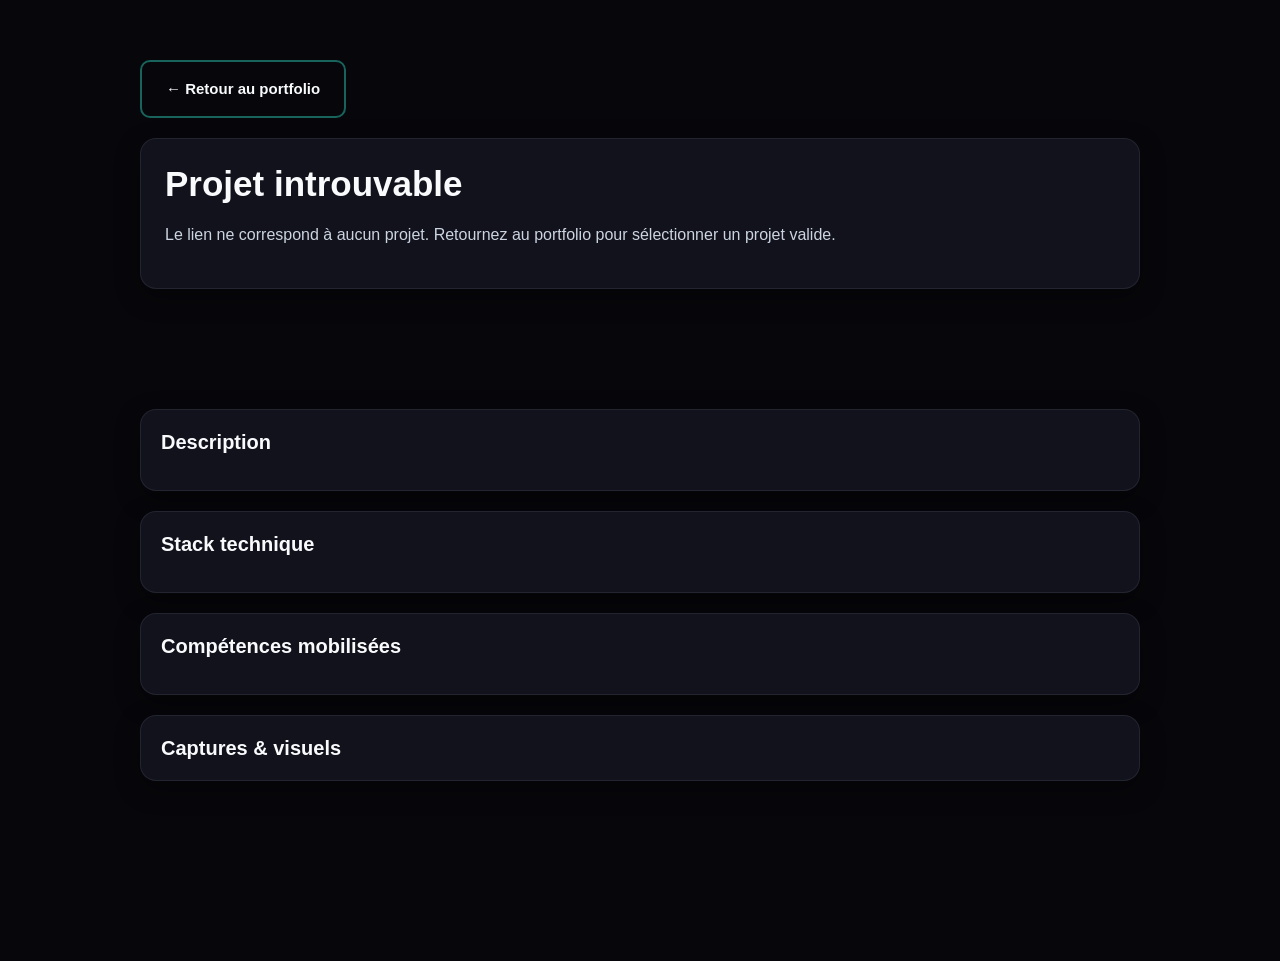
==== project.html @ 14ecd124 "Portfolio: pages projet dédiées (project.html) et grille cartes Co-authored-by: Cursor <cursoragent@" ====
<!DOCTYPE html>
<html lang="fr">
<head>
  <meta charset="UTF-8">
  <meta name="viewport" content="width=device-width, initial-scale=1.0">
  <title>Détail projet | Auréol Mihinhayi</title>
  <link rel="stylesheet" href="./css/global.css">
  <style>
    .project-page {
      min-height: 100vh;
      background: var(--background-body);
      color: var(--color-body);
      padding: 3rem 0 5rem;
    }

    .project-shell {
      max-width: 1040px;
      margin: 0 auto;
    }

    .project-back {
      margin-bottom: 2rem;
    }

    .project-head {
      background: var(--surface-card);
      border: 1px solid var(--border-color);
      border-radius: 16px;
      box-shadow: var(--shadow-md);
      padding: 2.4rem;
      margin-bottom: 2rem;
    }

    .project-head h1 {
      margin: 0 0 0.8rem;
      color: var(--text-heading);
      font-size: clamp(2.3rem, 4vw, 3.5rem);
    }

    .project-meta {
      display: flex;
      flex-wrap: wrap;
      gap: 0.8rem;
      margin-top: 1rem;
    }

    .project-pill {
      display: inline-block;
      padding: 0.35rem 0.85rem;
      border-radius: 999px;
      background: rgba(45, 212, 191, 0.15);
      color: var(--color-primary);
      font-size: 1.25rem;
      font-weight: 600;
    }

    .project-grid {
      display: grid;
      grid-template-columns: 1fr;
      gap: 2rem;
    }

    .project-card {
      background: var(--surface-card);
      border: 1px solid var(--border-color);
      border-radius: 16px;
      box-shadow: var(--shadow-md);
      padding: 2rem;
    }

    .project-card h2 {
      margin-top: 0;
      color: var(--text-heading);
      font-size: 2rem;
    }

    .project-gallery {
      display: grid;
      grid-template-columns: repeat(auto-fit, minmax(220px, 1fr));
      gap: 1.2rem;
    }

    .project-gallery img {
      width: 100%;
      height: 180px;
      object-fit: cover;
      border-radius: 12px;
      border: 1px solid var(--border-color);
      box-shadow: var(--shadow-sm);
    }
  </style>
</head>
<body>
  <main class="project-page">
    <div class="container project-shell">
      <a class="btn btn--ghost project-back" href="./index.html#portfolio">← Retour au portfolio</a>

      <section class="project-head" id="project-head">
        <p>Chargement du projet...</p>
      </section>

      <section class="project-grid">
        <article class="project-card">
          <h2>Description</h2>
          <p id="project-description"></p>
        </article>

        <article class="project-card">
          <h2>Stack technique</h2>
          <ul id="project-tech"></ul>
        </article>

        <article class="project-card">
          <h2>Compétences mobilisées</h2>
          <ul id="project-skills"></ul>
        </article>

        <article class="project-card">
          <h2>Captures & visuels</h2>
          <div class="project-gallery" id="project-gallery"></div>
        </article>
      </section>
    </div>
  </main>

  <script>
    const PROJECTS = {
      "data-catalog": {
        title: "EDA — Catalogue streaming",
        category: "Data & analyse",
        year: "2025",
        description: "Analyse exploratoire d'un catalogue de contenus (films/séries) : volume dans le temps, répartition des types, top genres et qualité des colonnes via heatmap de complétude.",
        tech: ["Python", "Pandas", "NumPy", "Matplotlib", "Seaborn", "Jupyter Notebook"],
        skills: ["Data cleaning", "Agrégations", "Visualisation", "Lecture métier des résultats"],
        images: [
          "./img/01_volume_par_annee.png",
          "./img/02_repartition_type_contenu.png",
          "./img/03_top_genres.png",
          "./img/05_heatmap_completude.png"
        ]
      },
      "ecommerce-dashboard": {
        title: "Performance e-commerce",
        category: "Data & dashboard",
        year: "2025",
        description: "Dashboard interactif Streamlit pour analyser plus de 2,7M événements : KPI, funnel, tendances temporelles, produits performants, activité horaire et comportements utilisateurs.",
        tech: ["Python", "Pandas", "Streamlit", "Plotly"],
        skills: ["KPI", "Funnel de conversion", "Analyse comportementale", "Data storytelling"],
        images: [
          "./img/ecommerce/ecom-tableau-de-bord-kpi.png",
          "./img/ecommerce/ecom-funnel-conversion.png",
          "./img/ecommerce/ecom-heatmap-heure-jour.png",
          "./img/ecommerce/ecom-meilleurs-produits.png"
        ]
      },
      "homedoc-web": {
        title: "HomeDoc Web",
        category: "Développement web",
        year: "2025",
        description: "Développement d'une interface web métier pour le projet HomeDoc : gestion, tableaux de bord, intégration API et pages orientées usage.",
        tech: ["HTML", "CSS", "JavaScript", "PHP", "MySQL", "API REST"],
        skills: ["Conception front-end", "Back-end", "Intégration API", "Responsive"],
        images: [
          "./img/homedocweb1.png",
          "./img/medecin1.png",
          "./img/medecin2.png"
        ]
      },
      "cbace-cga": {
        title: "CBACE-CGA",
        category: "Refonte graphique & web",
        year: "2025",
        description: "Refonte visuelle et UX du site CBACE-CGA pour améliorer la lisibilité, la navigation et l'image professionnelle.",
        tech: ["HTML5", "CSS3", "JavaScript", "WordPress"],
        skills: ["Refonte UI", "UX", "Mise en page responsive", "Structuration contenu"],
        images: [
          "./img/cbace-1.svg",
          "./img/cbace-2.svg",
          "./img/cbace-3.svg",
          "./img/cbace-4.svg"
        ]
      },
      "homedoc-app": {
        title: "HomeDoc App",
        category: "Application mobile",
        year: "2025",
        description: "Application mobile de suivi médical : création de compte, rendez-vous, suivi des consultations et ordonnances.",
        tech: ["Flutter", "Dart", "PHP", "MySQL", "API REST"],
        skills: ["Mobile app", "Architecture client/serveur", "Sécurisation parcours utilisateur"],
        images: [
          "./img/homedoc.png",
          "./img/connexionapplication.png",
          "./img/homedoc1.png",
          "./img/homedoc3.png"
        ]
      },
      "secca-sarl": {
        title: "Refonte du site Secca Sarl",
        category: "Développement web",
        year: "2024",
        description: "Refonte complète du site Secca Sarl sous WordPress avec objectif de modernisation, meilleure expérience utilisateur et performance.",
        tech: ["WordPress", "HTML5", "CSS3", "JavaScript"],
        skills: ["Refonte graphique", "Optimisation performance", "Responsive", "Gestion de contenu"],
        images: [
          "./img/secca sarl2.png",
          "./img/secca sarl 1.png",
          "./img/secca sarl 3.png"
        ]
      },
      "drive-ease-maquette": {
        title: "Drive Ease — Maquette UI/UX",
        category: "Design produit",
        year: "2025",
        description: "Maquette Figma d'une application d'apprentissage du code de la route avec une approche ergonomique et orientée progression utilisateur.",
        tech: ["Figma", "Prototype interactif", "Wireframing", "UX research"],
        skills: ["Design UI", "Conception UX", "Parcours utilisateur", "Prototype"],
        images: [
          "./img/maquettedrivease1.jpg",
          "./img/maquettedrivease2.jpg",
          "./img/maquettedrivease3.jpg",
          "./img/maquettedrivease4.jpg"
        ]
      },
      "drive-ease-app": {
        title: "Drive Ease — Application mobile",
        category: "Application mobile",
        year: "2025",
        description: "Application mobile de préparation au permis avec authentification, contenus pédagogiques, examens blancs et suivi temps réel via Firebase.",
        tech: ["Flutter", "Dart", "Firebase Authentication", "Cloud Firestore", "Firebase Storage"],
        skills: ["Développement mobile", "Temps réel", "Gestion authentification", "UX apprentissage"],
        images: [
          "./img/driveease1.png",
          "./img/driveease2.png",
          "./img/driveease3.png",
          "./img/driveease4.png"
        ]
      }
    };

    const params = new URLSearchParams(window.location.search);
    const id = params.get("id");
    const project = PROJECTS[id];

    const head = document.getElementById("project-head");
    const description = document.getElementById("project-description");
    const tech = document.getElementById("project-tech");
    const skills = document.getElementById("project-skills");
    const gallery = document.getElementById("project-gallery");

    if (!project) {
      head.innerHTML = "<h1>Projet introuvable</h1><p>Le lien ne correspond à aucun projet. Retournez au portfolio pour sélectionner un projet valide.</p>";
    } else {
      document.title = project.title + " | Projet";
      head.innerHTML = `
        <h1>${project.title}</h1>
        <p>${project.description}</p>
        <div class="project-meta">
          <span class="project-pill">${project.category}</span>
          <span class="project-pill">Année : ${project.year}</span>
        </div>
      `;
      description.textContent = project.description;

      tech.innerHTML = project.tech.map((item) => `<li>${item}</li>`).join("");
      skills.innerHTML = project.skills.map((item) => `<li>${item}</li>`).join("");
      gallery.innerHTML = project.images.map((img, index) =>
        `<img src="${img}" loading="lazy" alt="${project.title} - visuel ${index + 1}">`
      ).join("");
    }
  </script>
</body>
</html>
---- css/global.css ----
/* Base & Variables — thème portfolio dark / data */
:root {
  --color-primary: #2dd4bf;
  --color-primary-dark: #0d9488;
  --color-accent: #818cf8;
  --color-secondary: #94a3b8;
  --color-body: #cbd5e1;
  --color-body-light: #94a3b8;
  --text-heading: #f8fafc;
  --background-body: #07070b;
  --background-light: #0c0c14;
  --background-dark: #0f172a;
  --surface-card: #12121c;
  --surface-card-hover: #181824;
  --border-color: rgba(148, 163, 184, 0.12);
  --shadow-sm: 0 1px 2px rgba(0, 0, 0, 0.4);
  --shadow-md: 0 8px 24px rgba(0, 0, 0, 0.35);
  --shadow-lg: 0 16px 48px rgba(0, 0, 0, 0.45);
  --shadow-xl: 0 24px 64px rgba(0, 0, 0, 0.5);
  --shadow-glow: 0 0 40px rgba(45, 212, 191, 0.25);
  --font-display: 'Syne', 'Poppins', sans-serif;
  --font-body: 'DM Sans', 'Poppins', sans-serif;
}

* {
  box-sizing: border-box;
}

html {
  font-size: 62.5%;
  scroll-behavior: smooth;
}

body {
  font-family: var(--font-body);
  font-size: 1.6rem;
  line-height: 1.7;
  color: var(--color-body);
  margin: 0;
  background: var(--background-body);
  background-image:
    radial-gradient(ellipse 120% 80% at 50% -40%, rgba(45, 212, 191, 0.12), transparent 55%),
    radial-gradient(ellipse 60% 40% at 100% 0%, rgba(129, 140, 248, 0.08), transparent 50%);
  background-attachment: fixed;
  -webkit-font-smoothing: antialiased;
  -moz-osx-font-smoothing: grayscale;
  overflow-x: hidden;
  cursor: default;
}

* {
  cursor: inherit;
}

a, button {
  cursor: pointer;
}

h1,
h2,
h3,
h4,
h5,
h6 {
  font-family: var(--font-display);
  color: var(--text-heading);
  font-weight: 600;
  line-height: 1.2;
  margin: 0;
}

h1,
.h1 {
  font-size: 4.8rem;
  font-weight: 700;
}

h2,
.h2 {
  font-size: 3.6rem;
  text-transform: none;
  font-weight: 700;
}

h3,
.h3 {
  font-size: 2.4rem;
  font-weight: 600;
}

h4 {
  font-size: 2rem;
}

a {
  text-decoration: none;
  color: inherit;
  transition: all 0.3s ease;
}

img {
  max-width: 100%;
  height: auto;
  display: block;
}

ul {
  padding-left: 2rem;
}

li {
  margin-bottom: 0.5rem;
}

.list-unstyled {
  list-style: none;
  margin: 0;
  padding: 0;
}

.category {
  margin: 0;
  font-size: 1.2rem;
  text-transform: uppercase;
  color: var(--color-secondary);
  font-weight: 500;
  letter-spacing: 0.5px;
}

/* Layout */
.container {
  padding: 2rem;
  max-width: 1200px;
  margin: 0 auto;
}

.d-flex {
  display: flex;
  align-items: center;
  justify-content: space-between;
}

.grid {
  display: flex;
  flex-wrap: wrap;
  gap: 2rem;
}

.grid__item {
  flex: 1 1 100%;
}

@media screen and (min-width: 750px) {
  .container {
    padding: 3rem 2rem;
  }

  .grid__item {
    flex: 1 1 calc(50% - 1rem);
  }
}

/* Animations Globales */
@keyframes fadeInUp {
  from {
    opacity: 0;
    transform: translateY(30px);
  }
  to {
    opacity: 1;
    transform: translateY(0);
  }
}

@keyframes fadeInDown {
  from {
    opacity: 0;
    transform: translateY(-30px);
  }
  to {
    opacity: 1;
    transform: translateY(0);
  }
}

@keyframes fadeInLeft {
  from {
    opacity: 0;
    transform: translateX(-50px);
  }
  to {
    opacity: 1;
    transform: translateX(0);
  }
}

@keyframes fadeInRight {
  from {
    opacity: 0;
    transform: translateX(50px);
  }
  to {
    opacity: 1;
    transform: translateX(0);
  }
}

@keyframes scaleIn {
  from {
    opacity: 0;
    transform: scale(0.9);
  }
  to {
    opacity: 1;
    transform: scale(1);
  }
}

@keyframes pulse {
  0%, 100% {
    transform: scale(1);
  }
  50% {
    transform: scale(1.05);
  }
}

@keyframes float {
  0%, 100% {
    transform: translateY(0px);
  }
  50% {
    transform: translateY(-20px);
  }
}

@keyframes gradient {
  0% {
    background-position: 0% 50%;
  }
  50% {
    background-position: 100% 50%;
  }
  100% {
    background-position: 0% 50%;
  }
}

@keyframes shine {
  0% {
    background-position: -100% 0;
  }
  100% {
    background-position: 200% 0;
  }
}

@keyframes slideInLeft {
  from {
    transform: translateX(-100%);
    opacity: 0;
  }
  to {
    transform: translateX(0);
    opacity: 1;
  }
}

@keyframes slideInRight {
  from {
    transform: translateX(100%);
    opacity: 0;
  }
  to {
    transform: translateX(0);
    opacity: 1;
  }
}

@keyframes rotate {
  from {
    transform: rotate(0deg);
  }
  to {
    transform: rotate(360deg);
  }
}

/* Classes d'animation pour JavaScript */
.animate-on-scroll {
  opacity: 0;
  transition: all 0.8s cubic-bezier(0.25, 0.46, 0.45, 0.94);
}

.animate-on-scroll.animated {
  opacity: 1;
}

.fade-in-up {
  transform: translateY(50px);
}

.fade-in-up.animated {
  transform: translateY(0);
}

.fade-in-left {
  transform: translateX(-50px);
}

.fade-in-left.animated {
  transform: translateX(0);
}

.fade-in-right {
  transform: translateX(50px);
}

.fade-in-right.animated {
  transform: translateX(0);
}

.scale-in {
  transform: scale(0.8);
}

.scale-in.animated {
  transform: scale(1);
}

/* Sections */
section {
  padding: 8rem 0;
  position: relative;
}

.section-title {
  margin-bottom: 2rem;
  font-size: 4rem;
  text-align: center;
  position: relative;
  display: inline-block;
  width: 100%;
}

.section-title::after {
  content: '';
  position: absolute;
  bottom: -10px;
  left: 50%;
  transform: translateX(-50%);
  width: 80px;
  height: 4px;
  background: linear-gradient(90deg, var(--color-primary) 0%, var(--color-accent) 100%);
  border-radius: 2px;
  animation: scaleIn 0.6s ease-out 0.3s both;
  box-shadow: 0 0 20px rgba(45, 212, 191, 0.4);
}

.section-header {
  text-align: center;
  max-width: 800px;
  margin: 0 auto 5rem;
}

.section-header p {
  font-size: 1.8rem;
  color: var(--color-body-light);
  line-height: 1.8;
}

@media screen and (min-width: 750px) {
  .section-title {
    font-size: 4.8rem;
  }

  section {
    padding: 10rem 0;
  }
}

/* Header */
.header {
  background: rgba(7, 7, 11, 0.82);
  border-bottom: 1px solid var(--border-color);
  position: sticky;
  top: 0;
  z-index: 1000;
  box-shadow: var(--shadow-sm);
  backdrop-filter: blur(16px) saturate(1.2);
  transition: all 0.35s ease;
}

.header.scrolled {
  box-shadow: var(--shadow-md);
  background: rgba(7, 7, 11, 0.94);
}

.header .container {
  padding: 1.5rem 2rem;
}

.header .logo {
  font-family: var(--font-display);
  font-size: 2rem;
  font-weight: 700;
  letter-spacing: -0.5px;
  color: var(--text-heading);
  position: relative;
  transition: all 0.3s ease;
}

.header .logo::before {
  content: '';
  position: absolute;
  left: -10px;
  top: 50%;
  transform: translateY(-50%);
  width: 4px;
  height: 100%;
  background: linear-gradient(180deg, var(--color-primary) 0%, var(--color-primary-dark) 100%);
  opacity: 0;
  transition: all 0.3s ease;
}

.header .logo:hover::before {
  opacity: 1;
  left: -15px;
}

.header .logo:hover {
  color: var(--color-primary);
  transform: translateX(5px);
}

.header li {
  display: inline-flex;
  align-items: center;
  padding: 0 1rem;
}

.header a {
  color: var(--color-body);
  font-weight: 500;
  font-size: 1.5rem;
  padding: 0.5rem 1rem;
  border-radius: 6px;
  transition: all 0.3s ease;
  position: relative;
}

.header a::after {
  content: '';
  position: absolute;
  bottom: 0;
  left: 50%;
  transform: translateX(-50%) scaleX(0);
  width: 80%;
  height: 2px;
  background: var(--color-primary);
  transition: transform 0.3s ease;
}

.header a:hover::after {
  transform: translateX(-50%) scaleX(1);
}

.header a:hover {
  color: var(--color-primary);
  background: var(--background-light);
}

.header .right {
  display: flex;
  align-items: center;
  gap: 1rem;
}

/* Social Icons - Visible and Styled */
.socials {
  display: flex;
  gap: 1rem;
  align-items: center;
}

.socials li {
  margin: 0;
  padding: 0;
}

.socials a {
  display: flex;
  align-items: center;
  justify-content: center;
  width: 40px;
  height: 40px;
  border-radius: 8px;
  background: var(--surface-card);
  color: var(--color-body);
  transition: all 0.3s ease;
  border: 2px solid var(--border-color);
  position: relative;
  overflow: hidden;
}

.socials a::before {
  content: '';
  position: absolute;
  top: 50%;
  left: 50%;
  width: 0;
  height: 0;
  border-radius: 50%;
  background: var(--color-primary);
  transform: translate(-50%, -50%);
  transition: width 0.6s, height 0.6s;
}

.socials a:hover::before {
  width: 300px;
  height: 300px;
}

.socials a:hover {
  color: #fff;
  border-color: var(--color-primary);
  transform: translateY(-3px) rotate(5deg);
  box-shadow: var(--shadow-glow);
}

.socials .icon {
  width: 20px;
  height: 20px;
  fill: currentColor;
  position: relative;
  z-index: 1;
}

.header .socials .icon {
  width: 18px;
  height: 18px;
}

/* Burger Menu */
.burger {
  background: none;
  border: none;
  width: 35px;
  height: 35px;
  cursor: pointer;
  position: relative;
  display: flex;
  align-items: center;
  justify-content: center;
}

.burger .bar {
  display: block;
  width: 24px;
  height: 2px;
  background: var(--color-body);
  transition: all 0.3s ease;
}

.burger .bar::before,
.burger .bar::after {
  display: block;
  content: "";
  width: 24px;
  height: 2px;
  background: var(--color-body);
  position: absolute;
  transition: all 0.3s ease;
}

.burger .bar::before {
  transform: translateY(-8px);
}

.burger .bar::after {
  transform: translateY(8px);
}

@media screen and (max-width: 749px) {
  nav {
    display: flex;
    justify-content: center;
    align-items: center;
    flex-direction: column;
    position: fixed;
    top: 60px;
    left: 110%;
    width: 0;
    overflow: hidden;
    opacity: 0;
    height: calc(100vh - 60px);
    background: var(--background-body);
    transition: all 0.4s ease-out;
    box-shadow: var(--shadow-lg);
  }

  nav .menu li {
    display: flex;
    justify-content: center;
    width: 100%;
    padding: 0;
  }

  nav .menu a {
    display: block;
    font-size: 2rem;
    padding: 2rem;
    width: 100%;
    text-align: center;
    transition: all 0.4s;
  }

  .show-nav nav {
    opacity: 1;
    width: 100%;
    left: 0;
    z-index: 999;
  }

  .show-nav nav li a:hover {
    background: var(--surface-card);
    color: var(--color-primary);
    transform: translateX(10px);
  }

  .show-nav .burger .bar {
    width: 0;
  }

  .show-nav .burger .bar::before {
    transform: rotate(-45deg);
  }

  .show-nav .burger .bar::after {
    transform: rotate(45deg);
  }
}

@media screen and (min-width: 750px) {
  .navbar {
    display: flex;
  }

  .burger {
    display: none;
  }

  .header .socials {
    margin-right: 1rem;
  }
}

/* Hero — fond animé, mailles et orbes */
.hero {
  background: linear-gradient(160deg, #050508 0%, #0a1628 45%, #0c0c14 100%);
  color: #fff;
  padding: 4rem 0;
  position: relative;
  overflow: hidden;
  min-height: 78vh;
  display: flex;
  align-items: center;
}

.hero__photo {
  position: absolute;
  inset: 0;
  background-image: url("../img/codeur.jpg");
  background-size: cover;
  background-position: center 20%;
  opacity: 0.18;
  filter: saturate(1.05);
  transform: scale(1.02);
}

.hero__photo::after {
  content: "";
  position: absolute;
  inset: 0;
  background: linear-gradient(
    105deg,
    rgba(5, 5, 8, 0.92) 0%,
    rgba(10, 22, 40, 0.82) 42%,
    rgba(5, 5, 8, 0.55) 100%
  );
}

.hero__bg {
  position: absolute;
  inset: 0;
  pointer-events: none;
  z-index: 0;
}

.hero__grid {
  position: absolute;
  inset: 0;
  background-image:
    linear-gradient(rgba(45, 212, 191, 0.04) 1px, transparent 1px),
    linear-gradient(90deg, rgba(45, 212, 191, 0.04) 1px, transparent 1px);
  background-size: 48px 48px;
  mask-image: radial-gradient(ellipse 70% 60% at 50% 40%, black 20%, transparent 70%);
  animation: heroGridDrift 24s linear infinite;
}

@keyframes heroGridDrift {
  0% { transform: translate(0, 0); }
  100% { transform: translate(48px, 48px); }
}

.hero__orb {
  position: absolute;
  border-radius: 50%;
  filter: blur(60px);
  opacity: 0.55;
  animation: heroOrbFloat 14s ease-in-out infinite;
}

.hero__orb--1 {
  width: min(50vw, 420px);
  height: min(50vw, 420px);
  background: radial-gradient(circle, rgba(45, 212, 191, 0.5) 0%, transparent 70%);
  top: -10%;
  right: -5%;
  animation-delay: 0s;
}

.hero__orb--2 {
  width: min(40vw, 320px);
  height: min(40vw, 320px);
  background: radial-gradient(circle, rgba(129, 140, 248, 0.45) 0%, transparent 70%);
  bottom: 5%;
  left: -8%;
  animation-delay: -7s;
}

@keyframes heroOrbFloat {
  0%, 100% { transform: translate(0, 0) scale(1); }
  50% { transform: translate(20px, -24px) scale(1.08); }
}

.hero::before {
  content: '';
  position: absolute;
  top: 0;
  left: 0;
  right: 0;
  bottom: 0;
  background: url("data:image/svg+xml,%3Csvg width='60' height='60' viewBox='0 0 60 60' xmlns='http://www.w3.org/2000/svg'%3E%3Cg fill='none' fill-rule='evenodd'%3E%3Cg fill='%232dd4bf' fill-opacity='0.04'%3E%3Cpath d='M36 34v-4h-2v4h-4v2h4v4h2v-4h4v-2h-4zm0-30V0h-2v4h-4v2h4v4h2V6h4V4h-4zM6 34v-4H4v4H0v2h4v4h2v-4h4v-2H6zM6 4V0H4v4H0v2h4v4h2V6h4V4H6z'/%3E%3C/g%3E%3C/g%3E%3C/svg%3E");
  opacity: 0.5;
  animation: rotate 28s linear infinite;
  z-index: 0;
}

.hero::after {
  content: '';
  position: absolute;
  top: -50%;
  right: -30%;
  width: 120%;
  height: 120%;
  background: radial-gradient(circle, rgba(45, 212, 191, 0.08) 0%, transparent 55%);
  animation: pulse 6s ease-in-out infinite;
  z-index: 0;
}

.hero .container {
  position: relative;
  z-index: 1;
}

.hero__grid-main {
  max-width: 720px;
  margin: 0;
}

.hero__item--main {
  text-align: left;
}

.hero .title {
  color: #fff;
  font-size: 3.6rem;
  margin: 1.6rem 0 2rem 0;
  font-weight: 800;
  font-family: var(--font-display);
  background: linear-gradient(105deg, #f8fafc 0%, #2dd4bf 45%, #a5b4fc 100%);
  background-size: 200% auto;
  -webkit-background-clip: text;
  -webkit-text-fill-color: transparent;
  background-clip: text;
  animation: gradient 5s ease infinite, fadeInUp 1s ease-out;
}

.hero .title strong {
  font-weight: 800;
  -webkit-text-fill-color: transparent;
  background: linear-gradient(105deg, #ffffff 0%, #5eead4 40%, #c4b5fd 100%);
  background-size: 200% auto;
  -webkit-background-clip: text;
  background-clip: text;
}

.hero__item {
  display: flex;
  flex-direction: column;
  justify-content: center;
}

.hero__item span,
.hero__item--main > span {
  text-transform: uppercase;
  font-size: 1.4rem;
  letter-spacing: 2px;
  color: rgba(255, 255, 255, 0.8);
  margin-bottom: 1rem;
  font-weight: 500;
  animation: fadeInDown 0.8s ease-out;
}

.hero__item.left p,
.hero__item--main p {
  font-size: 1.8rem;
  color: rgba(255, 255, 255, 0.9);
  line-height: 1.8;
  margin-top: 1rem;
  animation: fadeInUp 1s ease-out 0.2s both;
}

.hero__actions {
  display: flex;
  flex-wrap: wrap;
  gap: 1.2rem;
  margin-top: 2.4rem;
  animation: fadeInUp 1s ease-out 0.35s both;
}

.btn {
  display: inline-flex;
  align-items: center;
  justify-content: center;
  padding: 1.4rem 2.4rem;
  font-size: 1.5rem;
  font-family: var(--font-body);
  font-weight: 600;
  border-radius: 10px;
  text-decoration: none;
  transition: transform 0.25s ease, box-shadow 0.25s ease, background 0.25s ease;
}

.hero__actions .btn {
  margin: 0;
}

.btn--primary {
  background: linear-gradient(135deg, var(--color-primary) 0%, var(--color-primary-dark) 100%);
  color: #042f2e !important;
  font-weight: 700;
  border: none;
  box-shadow: 0 4px 24px rgba(45, 212, 191, 0.35);
}

.btn--primary:hover {
  transform: translateY(-3px);
  box-shadow: 0 8px 32px rgba(45, 212, 191, 0.45);
}

.btn--ghost {
  background: transparent;
  color: var(--text-heading) !important;
  border: 2px solid rgba(45, 212, 191, 0.45);
  font-weight: 600;
}

.btn--ghost:hover {
  background: rgba(45, 212, 191, 0.1);
  border-color: var(--color-primary);
}

.cv-strip {
  padding: 4.5rem 0;
  position: relative;
  background: linear-gradient(100deg, rgba(45, 212, 191, 0.07) 0%, rgba(129, 140, 248, 0.07) 100%);
  border-top: 1px solid var(--border-color);
  border-bottom: 1px solid var(--border-color);
}

.cv-strip__inner {
  display: flex;
  flex-direction: column;
  align-items: center;
  justify-content: space-between;
  gap: 2.4rem;
  text-align: center;
  max-width: 920px;
  margin: 0 auto;
}

.cv-strip h2 {
  font-size: clamp(2.4rem, 4vw, 3.2rem);
  margin-bottom: 1rem;
}

.cv-strip p {
  color: var(--color-body-light);
  margin: 0;
  line-height: 1.75;
  max-width: 540px;
}

.btn-download {
  flex-shrink: 0;
  white-space: nowrap;
}

@media screen and (min-width: 750px) {
  .cv-strip__inner {
    flex-direction: row;
    text-align: left;
    align-items: center;
  }

  .cv-strip p {
    margin-right: auto;
  }
}

.modal__content .h3 {
  color: var(--text-heading);
  margin-top: 2rem;
}

@media screen and (max-width: 749px) {
  .hero .title {
    font-size: 2.8rem;
  }

  .hero__item--main {
    text-align: center;
  }

  .hero__actions {
    justify-content: center;
  }
}

@media screen and (min-width: 750px) {
  .hero {
    padding: 6rem 0 7rem;
    min-height: 82vh;
  }

  .hero__item--main {
    animation: fadeInLeft 1s ease-out;
  }

  .hero .title {
    font-size: 5.2rem;
  }
}

/* About Section */
.about {
  background: var(--background-body);
}

.about img {
  width: 100%;
  height: auto;
  border-radius: 16px;
  box-shadow: var(--shadow-lg);
  object-fit: cover;
  transition: all 0.5s ease;
}

.about img:hover {
  transform: scale(1.03) rotate(1deg);
  box-shadow: var(--shadow-xl);
}

@media screen and (min-width: 750px) {
  .about img {
    max-height: 600px;
    object-fit: cover;
  }
}

/* Services Section */
.services {
  background: var(--background-light);
}

.services-grid {
  display: grid;
  grid-template-columns: 1fr;
  gap: 2rem;
}

@media screen and (min-width: 700px) {
  .services-grid {
    grid-template-columns: repeat(2, minmax(0, 1fr));
  }
}

@media screen and (min-width: 1050px) {
  .services-grid {
    grid-template-columns: repeat(3, minmax(0, 1fr));
  }
}

.services .services-grid .service {
  margin-bottom: 0;
  height: 100%;
  box-sizing: border-box;
}

.service {
  background: var(--surface-card);
  padding: 3rem;
  border-radius: 16px;
  box-shadow: var(--shadow-md);
  margin-bottom: 2rem;
  transition: all 0.4s cubic-bezier(0.25, 0.46, 0.45, 0.94);
  border: 1px solid var(--border-color);
  position: relative;
  overflow: hidden;
}

.service::before {
  content: '';
  position: absolute;
  top: 0;
  left: -100%;
  width: 100%;
  height: 100%;
  background: linear-gradient(90deg, transparent, rgba(37, 99, 235, 0.1), transparent);
  transition: left 0.5s;
}

.service:hover::before {
  left: 100%;
}

.service:hover {
  transform: translateY(-10px) scale(1.02);
  box-shadow: var(--shadow-xl), var(--shadow-glow);
  border-color: var(--color-primary);
}

.service__icon {
  display: flex;
  align-items: center;
  justify-content: center;
  width: 70px;
  height: 70px;
  border-radius: 16px;
  background: linear-gradient(135deg, var(--color-primary) 0%, var(--color-primary-dark) 100%);
  color: #fff;
  margin-bottom: 2rem;
  flex-shrink: 0;
  transition: all 0.4s ease;
  position: relative;
}

.service__icon::after {
  content: '';
  position: absolute;
  top: -2px;
  left: -2px;
  right: -2px;
  bottom: -2px;
  background: linear-gradient(135deg, var(--color-primary) 0%, var(--color-primary-dark) 100%);
  border-radius: 18px;
  z-index: -1;
  opacity: 0;
  filter: blur(10px);
  transition: opacity 0.4s;
}

.service:hover .service__icon {
  transform: rotate(10deg) scale(1.1);
}

.service:hover .service__icon::after {
  opacity: 1;
}

.service__icon svg {
  width: 32px;
  height: 32px;
}

.service__content {
  flex: 1;
}

.service h3 {
  margin-bottom: 1rem;
  color: var(--text-heading);
  font-size: 1.8rem;
  transition: color 0.3s ease;
}

.service:hover h3 {
  color: var(--color-primary);
}

.service p {
  color: var(--color-body-light);
  line-height: 1.7;
}

@media screen and (max-width: 749px) {
  .service {
    text-align: center;
  }

  .service__icon {
    margin: 0 auto 2rem;
  }
}

@media screen and (min-width: 750px) {
  .service {
    display: flex;
    align-items: flex-start;
    gap: 2rem;
  }

  .service__icon {
    margin-bottom: 0;
  }
}

/* Skills Section */
.skills {
  background: var(--background-body);
  position: relative;
}

.skills h3 {
  margin-bottom: 2rem;
  color: var(--text-heading);
}

.skills h4 {
  margin: 0 0 0.5rem 0;
  color: var(--text-heading);
  font-size: 1.6rem;
}

.skills p {
  margin: 0 0 1.5rem 0;
  color: var(--color-body-light);
}

.skills li {
  background-color: var(--surface-card);
  border-left: 4px solid var(--color-primary);
  padding: 1.5rem 2rem;
  margin-bottom: 1.5rem;
  border-radius: 8px;
  transition: all 0.4s cubic-bezier(0.25, 0.46, 0.45, 0.94);
  position: relative;
  overflow: hidden;
}

.skills li::before {
  content: '';
  position: absolute;
  left: 0;
  top: 0;
  height: 100%;
  width: 0;
  background: linear-gradient(90deg, var(--color-primary), var(--color-primary-dark));
  transition: width 0.4s ease;
  z-index: 0;
}

.skills li:hover::before {
  width: 100%;
}

.skills li:hover {
  transform: translateX(10px) scale(1.02);
  box-shadow: var(--shadow-lg);
  border-left-color: var(--color-primary-dark);
  color: #fff;
}

.skills li:hover h4,
.skills li:hover p {
  color: #fff;
  position: relative;
  z-index: 1;
}

.skills .progressbar {
  background: var(--background-body);
  border-radius: 12px;
  overflow: hidden;
  margin-bottom: 2rem;
  box-shadow: inset 0 2px 8px rgba(0, 0, 0, 0.35);
  border: 1px solid var(--border-color);
  position: relative;
}

.skills .progressbar::before {
  content: '';
  position: absolute;
  top: 0;
  left: 0;
  right: 0;
  bottom: 0;
  background: linear-gradient(90deg, transparent, rgba(255, 255, 255, 0.3), transparent);
  animation: shine 2s infinite;
}

.skills .bar {
  background: linear-gradient(90deg, var(--color-primary) 0%, var(--color-primary-dark) 100%);
  background-size: 200% 100%;
  padding: 1.2rem 1.5rem;
  color: #fff;
  font-weight: 600;
  border-radius: 12px;
  transition: width 1.5s cubic-bezier(0.25, 0.46, 0.45, 0.94);
  position: relative;
  animation: gradient 3s ease infinite;
}

.skills .bar::after {
  content: '';
  position: absolute;
  top: 0;
  left: 0;
  right: 0;
  bottom: 0;
  background: linear-gradient(90deg, transparent, rgba(255, 255, 255, 0.2), transparent);
  animation: shine 2s infinite;
}

/* Experience Section */
.experience {
  background: var(--background-body);
}

.experience-item {
  background: var(--surface-card);
  padding: 3rem;
  border-radius: 16px;
  box-shadow: var(--shadow-md);
  border-left: 4px solid var(--color-primary);
  margin-bottom: 2rem;
  transition: all 0.4s ease;
  position: relative;
  overflow: hidden;
}

.experience-item::before {
  content: '';
  position: absolute;
  top: 0;
  left: 0;
  width: 4px;
  height: 100%;
  background: linear-gradient(180deg, var(--color-primary) 0%, var(--color-primary-dark) 100%);
  transform: scaleY(0);
  transform-origin: bottom;
  transition: transform 0.4s ease;
}

.experience-item:hover::before {
  transform: scaleY(1);
}

.experience-item:hover {
  transform: translateX(10px);
  box-shadow: var(--shadow-xl);
}

.experience-item h3 {
  color: var(--text-heading);
  margin-bottom: 0.5rem;
  font-size: 2rem;
}

.experience-item .company {
  color: var(--color-primary);
  font-weight: 600;
  font-size: 1.6rem;
  margin: 0.5rem 0;
}

.experience-item .period {
  color: var(--color-body-light);
  font-size: 1.4rem;
  font-style: italic;
  margin: 0.5rem 0 1.5rem 0;
}

.experience-item ul {
  list-style: none;
  padding: 0;
  margin: 0;
}

.experience-item li {
  padding-left: 2rem;
  position: relative;
  margin-bottom: 1rem;
  color: var(--color-body-light);
  line-height: 1.7;
  transition: all 0.3s ease;
}

.experience-item li::before {
  content: "▸";
  position: absolute;
  left: 0;
  color: var(--color-primary);
  font-weight: bold;
  transition: transform 0.3s ease;
}

.experience-item li:hover {
  transform: translateX(5px);
  color: var(--color-body);
}

.experience-item li:hover::before {
  transform: translateX(5px);
}

.experience-item--languages {
  margin-bottom: 2.5rem;
  padding: 2rem 2.5rem;
}

.experience-item--languages h3 {
  font-size: 1.65rem;
  margin-bottom: 1rem;
}

.experience-lang-list {
  display: flex;
  flex-wrap: wrap;
  gap: 0.75rem 2.5rem;
}

.experience-lang-list li {
  padding-left: 0;
  margin-bottom: 0;
  color: var(--color-body-light);
}

.experience-lang-list li::before {
  display: none;
}

.experience-lang-list li:hover {
  transform: none;
}

/* Formation Section */
.formation {
  background: var(--background-light);
}

.formation-item {
  background: var(--surface-card);
  padding: 3rem;
  border-radius: 16px;
  box-shadow: var(--shadow-md);
  border-left: 4px solid var(--color-primary);
  margin-bottom: 2rem;
  transition: all 0.4s cubic-bezier(0.25, 0.46, 0.45, 0.94);
  position: relative;
}

.formation-item::after {
  content: '';
  position: absolute;
  top: 50%;
  right: 2rem;
  transform: translateY(-50%);
  width: 60px;
  height: 60px;
  background: linear-gradient(135deg, var(--color-primary) 0%, var(--color-primary-dark) 100%);
  border-radius: 50%;
  opacity: 0;
  transition: all 0.4s ease;
}

.formation-item:hover::after {
  opacity: 0.1;
  transform: translateY(-50%) scale(2);
}

.formation-item:hover {
  transform: translateY(-8px) scale(1.02);
  box-shadow: var(--shadow-xl), var(--shadow-glow);
  border-left-width: 6px;
}

.formation-item h3 {
  color: var(--text-heading);
  margin-bottom: 0.5rem;
  font-size: 1.8rem;
}

.formation-item .school {
  color: var(--color-primary);
  font-weight: 600;
  font-size: 1.5rem;
  margin: 0.5rem 0;
}

.formation-item .period {
  color: var(--color-body-light);
  font-size: 1.4rem;
  font-style: italic;
  margin: 0.5rem 0 0 0;
}

/* Portfolio Section */
.portfolio {
  background: var(--background-light);
  position: relative;
}

.portfolio-list {
  display: grid;
  grid-template-columns: 1fr;
  gap: 2rem;
}

.portfolio .portfolio-list > .grid__item {
  max-width: 100%;
  width: 100%;
}

.portfolio .portfolio-item {
  max-width: 100%;
  width: 100%;
  margin-bottom: 0;
  opacity: 1;
  transition: all 0.5s ease;
}

.portfolio .portfolio-item.hide {
  display: none;
}

.portfolio .grid__item {
  max-width: 100%;
  margin-bottom: 0;
  opacity: 1;
  transition: all 0.5s ease;
}

.portfolio .grid__item.hide {
  opacity: 0;
  max-width: 0;
  padding: 0;
  overflow: hidden;
  transition: all 0.4s ease;
}

.portfolio-filters {
  display: flex;
  justify-content: center;
  margin-bottom: 4rem;
  gap: 1rem;
  flex-wrap: wrap;
  list-style: none;
  padding: 0;
  margin: 0 0 4rem 0;
}

.portfolio-filters .grid__item {
  max-width: none;
  flex: 0 0 auto;
}

.portfolio-filters a {
  color: var(--color-body);
  background: var(--surface-card);
  display: inline-flex;
  justify-content: center;
  padding: 1rem 2rem;
  border-radius: 8px;
  font-weight: 500;
  border: 2px solid var(--border-color);
  transition: all 0.3s ease;
  position: relative;
  overflow: hidden;
}

.portfolio-filters a::before {
  content: '';
  position: absolute;
  top: 50%;
  left: 50%;
  width: 0;
  height: 0;
  border-radius: 50%;
  background: var(--color-primary);
  transform: translate(-50%, -50%);
  transition: width 0.4s, height 0.4s;
  z-index: 0;
}

.portfolio-filters a:hover::before,
.portfolio-filters a.active::before {
  width: 300px;
  height: 300px;
}

.portfolio-filters a:hover,
.portfolio-filters a.active {
  color: #fff;
  border-color: var(--color-primary);
  transform: translateY(-2px);
  box-shadow: var(--shadow-md);
}

.portfolio-filters a span {
  position: relative;
  z-index: 1;
}

.portfolio-filters a.active {
  color: #fff;
  background: var(--color-primary);
  border-color: var(--color-primary);
}

/* Portfolio — cartes en ligne (aperçu + texte) */
.card.card--project {
  display: flex;
  flex-direction: column;
  height: 100%;
  text-transform: none;
}

.card.card--project .card__thumb {
  width: 100%;
  height: 230px;
  object-fit: cover;
  object-position: center;
  border-radius: 12px 12px 0 0;
  margin: 0;
}

.card.card--project .card__inner {
  display: flex;
  flex-direction: column;
  align-items: flex-start;
  justify-content: flex-start;
  padding: 2rem;
  text-align: left;
  height: 100%;
}

.card.card--project .card__title,
.card.card--project .category {
  text-transform: none;
}

.card__excerpt {
  margin: 0 0 1.2rem;
  font-size: 1.45rem;
  line-height: 1.65;
  color: var(--color-body-light);
  text-transform: none;
}

.card__tags {
  list-style: none;
  padding: 0;
  margin: 0 0 1.4rem;
  display: flex;
  flex-wrap: wrap;
  gap: 0.5rem;
}

.card__tags li {
  font-size: 1.2rem;
  font-weight: 600;
  padding: 0.35rem 0.75rem;
  border-radius: 6px;
  background: rgba(45, 212, 191, 0.12);
  color: var(--color-primary);
  text-transform: none;
  letter-spacing: 0;
}

.card__page-link.btn {
  margin-top: auto;
  text-decoration: none;
  text-transform: none;
  letter-spacing: 0;
}

.btn--sm {
  padding: 0.85rem 1.6rem;
  font-size: 1.35rem;
}

@media screen and (max-width: 699px) {
  .card.card--project .card__thumb {
    height: 210px;
  }

  .card.card--project .card__inner {
    padding: 2rem 1.8rem;
  }
}

/* Portfolio Images - Standardized Size */
.portfolio-image {
  width: 100%;
  height: 300px;
  object-fit: cover;
  object-position: center;
  border-radius: 12px 12px 0 0;
  transition: all 0.5s ease;
}

.portfolio-image[src$=".svg"] {
  object-fit: cover;
  object-position: center top;
  background: var(--surface-card);
}

/* Cartes « rapport PDF » (sans capture d’écran) */
.card--report .report-cover {
  width: 100%;
  height: 300px;
  border-radius: 12px 12px 0 0;
  background: linear-gradient(145deg, rgba(45, 212, 191, 0.12) 0%, rgba(15, 23, 42, 0.9) 45%, rgba(129, 140, 248, 0.15) 100%);
  display: flex;
  flex-direction: column;
  align-items: center;
  justify-content: center;
  gap: 1rem;
  transition: transform 0.5s ease, box-shadow 0.4s ease;
  border-bottom: 1px solid var(--border-color);
}

.card--report .report-cover svg {
  width: 56px;
  height: 56px;
  color: var(--color-primary);
  opacity: 0.95;
}

.card--report .report-cover span {
  font-family: var(--font-display);
  font-size: 1.3rem;
  font-weight: 700;
  letter-spacing: 0.14em;
  text-transform: uppercase;
  color: rgba(248, 250, 252, 0.85);
}

.card:hover .report-cover {
  transform: scale(1.06);
  box-shadow: inset 0 0 40px rgba(45, 212, 191, 0.08);
}

.modal__actions {
  display: flex;
  flex-wrap: wrap;
  gap: 1.2rem;
  margin-top: 2.5rem;
  align-items: center;
}

.modal__actions .btn {
  margin: 0;
}

.card {
  background: var(--surface-card);
  text-transform: uppercase;
  position: relative;
  box-shadow: var(--shadow-md);
  border: 1px solid var(--border-color);
  border-radius: 12px;
  overflow: hidden;
  transition: all 0.4s cubic-bezier(0.25, 0.46, 0.45, 0.94);
}

.card::before {
  content: '';
  position: absolute;
  top: 0;
  left: 0;
  right: 0;
  bottom: 0;
  background: linear-gradient(135deg, rgba(45, 212, 191, 0) 0%, rgba(129, 140, 248, 0.12) 100%);
  opacity: 0;
  transition: opacity 0.4s;
  z-index: 1;
}

.card:hover::before {
  opacity: 1;
}

.card:hover {
  transform: translateY(-15px) scale(1.02);
  box-shadow: var(--shadow-xl), var(--shadow-glow);
  border-color: var(--color-primary);
}

.card:hover .portfolio-image {
  transform: scale(1.1);
}

.card__inner {
  padding: 2.5rem;
  position: relative;
  z-index: 1;
}

.card__title {
  margin: 0 0 0.5rem;
  font-size: 1.8rem;
  text-transform: none;
  color: var(--text-heading);
  transition: color 0.3s ease;
}

.card:hover .card__title {
  color: var(--color-primary);
}

.card__overlay {
  background: linear-gradient(145deg, rgba(13, 148, 136, 0.92) 0%, rgba(67, 56, 202, 0.88) 100%);
  position: absolute;
  top: 0;
  z-index: 2;
  width: 100%;
  height: 100%;
  top: 100%;
  transition: all 0.4s cubic-bezier(0.25, 0.46, 0.45, 0.94);
  display: flex;
  align-items: center;
  justify-content: center;
  border-radius: 12px;
  backdrop-filter: blur(10px);
}

.card__overlay a {
  font-size: 5rem;
  color: #fff;
  font-weight: 300;
  transition: all 0.3s ease;
  transform: scale(0.8);
}

.card__overlay a:hover {
  transform: scale(1.3) rotate(90deg);
}

.card:hover .card__overlay {
  top: 0;
}

.card:hover .card__overlay a {
  transform: scale(1);
  animation: pulse 1s ease infinite;
}

/* Modal */
.modal {
  visibility: hidden;
  opacity: 0;
  position: fixed;
  z-index: 10000;
  transform: scale(0.8);
  overflow: auto;
  background-color: rgba(15, 23, 42, 0.9);
  transition: all 0.4s cubic-bezier(0.25, 0.46, 0.45, 0.94);
  backdrop-filter: blur(8px);
}

.show.modal {
  transform: scale(1);
  width: 100%;
  height: 100%;
  top: 0;
  left: 0;
  opacity: 1;
  visibility: visible;
  display: block;
}

.modal__content {
  background-color: var(--background-body);
  color: var(--color-body);
  min-height: 100vh;
  padding: 5rem 2rem;
  overflow: auto;
  text-align: left;
  animation: fadeInUp 0.4s ease-out;
}

.modal__title {
  margin: 0 0 2rem;
  color: var(--text-heading);
}

.modal__close {
  position: fixed;
  right: 2rem;
  top: 2rem;
  background: var(--surface-card);
  border: 2px solid var(--border-color);
  width: 50px;
  height: 50px;
  border-radius: 50%;
  font-size: 2.4rem;
  color: var(--color-body);
  cursor: pointer;
  display: flex;
  align-items: center;
  justify-content: center;
  transition: all 0.3s ease;
  z-index: 10001;
}

.modal__close:hover {
  background: var(--color-primary);
  color: #fff;
  border-color: var(--color-primary);
  transform: rotate(90deg) scale(1.1);
  box-shadow: var(--shadow-glow);
}

.modal .grid__item img {
  display: block;
  width: 100%;
  height: auto;
  margin-bottom: 2rem;
  border-radius: 12px;
  box-shadow: var(--shadow-lg);
  object-fit: contain;
  max-height: 500px;
  transition: all 0.3s ease;
}

.modal .grid__item img:hover {
  transform: scale(1.02);
  box-shadow: var(--shadow-xl);
}

@media screen and (min-width: 750px) {
  .portfolio-list {
    grid-template-columns: repeat(2, minmax(0, 1fr));
    gap: 2.4rem;
  }

  .modal__content {
    padding: 4rem 3rem;
  }

  .modal .grid__item {
    max-width: 50%;
  }
}

@media screen and (min-width: 1150px) {
  .portfolio-list {
    grid-template-columns: repeat(3, minmax(0, 1fr));
  }
}

/* Contact Form */
.contact {
  background: var(--background-body);
  position: relative;
}

.form {
  max-width: 700px;
  margin: 4rem auto 0;
  background: var(--surface-card);
  padding: 4rem;
  border-radius: 16px;
  box-shadow: var(--shadow-lg);
  border: 1px solid var(--border-color);
  position: relative;
  overflow: hidden;
}

.form::before {
  content: '';
  position: absolute;
  top: -50%;
  right: -50%;
  width: 200%;
  height: 200%;
  background: radial-gradient(circle, rgba(45, 212, 191, 0.06) 0%, transparent 70%);
  animation: pulse 6s ease-in-out infinite;
}

.form input,
.form textarea {
  display: block;
  width: 100%;
  padding: 1.5rem;
  margin-bottom: 2rem;
  border: 2px solid var(--border-color);
  border-radius: 8px;
  font-size: 1.6rem;
  font-family: inherit;
  transition: all 0.3s ease;
  background: var(--background-body);
  color: var(--color-body);
  position: relative;
  z-index: 1;
}

.form input:focus,
.form textarea:focus {
  outline: none;
  border-color: var(--color-primary);
  background: var(--surface-card-hover);
  box-shadow: 0 0 0 3px rgba(45, 212, 191, 0.15), var(--shadow-md);
  transform: translateY(-2px);
}

.form textarea {
  min-height: 200px;
  resize: vertical;
}

.form .btn {
  border: none;
  background: linear-gradient(135deg, var(--color-primary) 0%, var(--color-primary-dark) 100%);
  background-size: 200% auto;
  color: #042f2e;
  width: auto;
  min-width: 180px;
  font-size: 1.8rem;
  font-weight: 600;
  text-transform: uppercase;
  letter-spacing: 1px;
  padding: 1.5rem 3rem;
  border-radius: 8px;
  cursor: pointer;
  transition: all 0.3s ease;
  box-shadow: var(--shadow-md);
  position: relative;
  z-index: 1;
  overflow: hidden;
}

.form .btn::before {
  content: '';
  position: absolute;
  top: 50%;
  left: 50%;
  width: 0;
  height: 0;
  border-radius: 50%;
  background: rgba(255, 255, 255, 0.3);
  transform: translate(-50%, -50%);
  transition: width 0.6s, height 0.6s;
}

.form .btn:hover::before {
  width: 300px;
  height: 300px;
}

.form .btn:hover {
  transform: translateY(-3px);
  box-shadow: var(--shadow-lg), var(--shadow-glow);
  background-position: right center;
  animation: gradient 3s ease infinite;
}

.form .btn:active {
  transform: translateY(-1px);
}

.form .btn span {
  position: relative;
  z-index: 1;
}

/* Footer */
footer {
  background: var(--background-dark);
  color: #fff;
  text-align: center;
  font-size: 1.4rem;
  padding: 4rem 0;
  position: relative;
  overflow: hidden;
}

footer::before {
  content: '';
  position: absolute;
  top: 0;
  left: 0;
  right: 0;
  height: 1px;
  background: linear-gradient(90deg, transparent, rgba(255, 255, 255, 0.2), transparent);
}

footer p {
  margin: 0;
  color: rgba(255, 255, 255, 0.8);
}

footer .grid {
  align-items: center;
  justify-content: space-between;
  position: relative;
  z-index: 1;
}

footer .socials {
  justify-content: center;
  text-align: center;
}

footer .socials a {
  background: rgba(255, 255, 255, 0.1);
  border-color: rgba(255, 255, 255, 0.2);
  color: #fff;
}

footer .socials a:hover {
  background: var(--color-primary);
  border-color: var(--color-primary);
  color: #fff;
  transform: translateY(-5px) scale(1.1);
}

@media screen and (min-width: 750px) {
  footer {
    text-align: left;
  }

  footer .grid__item {
    max-width: 33.333%;
  }
}

/* Responsive adjustments */
@media screen and (max-width: 749px) {
  .portfolio-filters a {
    font-size: 1.4rem;
    padding: 0.8rem 1.5rem;
  }

  .form {
    padding: 2.5rem;
  }
}

/* Scroll Animations */
@keyframes scrollReveal {
  from {
    opacity: 0;
    transform: translateY(50px);
  }
  to {
    opacity: 1;
    transform: translateY(0);
  }
}

/* Loading Animation */
@keyframes skeleton {
  0% {
    background-position: -200px 0;
  }
  100% {
    background-position: calc(200px + 100%) 0;
  }
}
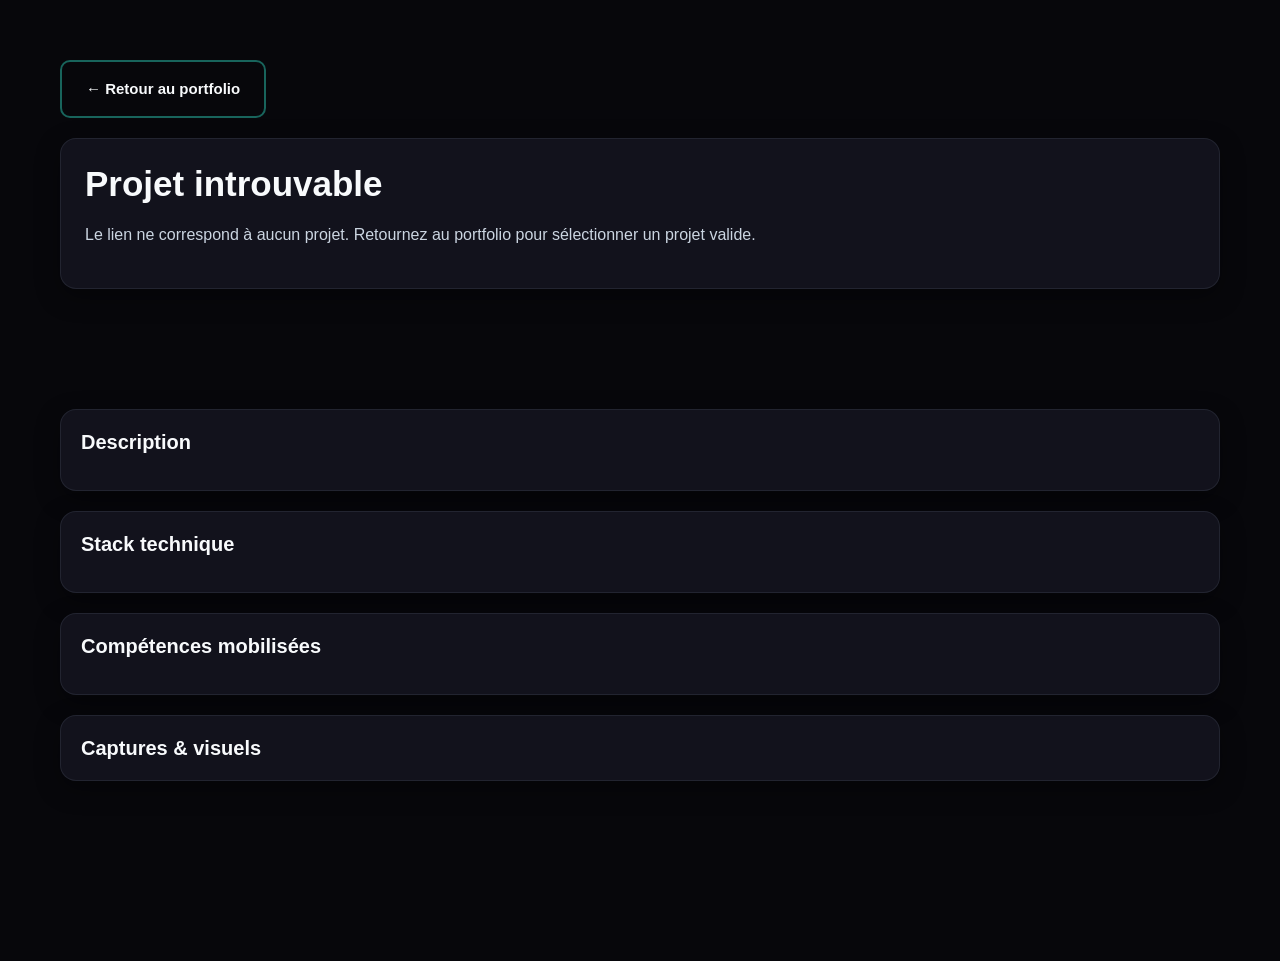
==== commit 8f597514: "CBACE: captures PNG du dossier img, galerie projet plus grande Co-authored-by: Cursor <cursoragent@c" ====
--- a/project.html
+++ b/project.html
@@ -14,7 +14,7 @@
     }
 
     .project-shell {
-      max-width: 1040px;
+      max-width: min(1200px, 96vw);
       margin: 0 auto;
     }
 
@@ -75,18 +75,23 @@
     }
 
     .project-gallery {
-      display: grid;
-      grid-template-columns: repeat(auto-fit, minmax(220px, 1fr));
-      gap: 1.2rem;
+      display: flex;
+      flex-direction: column;
+      gap: 1.75rem;
     }
 
     .project-gallery img {
+      display: block;
       width: 100%;
-      height: 180px;
-      object-fit: cover;
+      max-width: 100%;
+      height: auto;
+      max-height: min(92vh, 980px);
+      object-fit: contain;
+      object-position: center top;
       border-radius: 12px;
       border: 1px solid var(--border-color);
-      box-shadow: var(--shadow-sm);
+      box-shadow: var(--shadow-md);
+      background: rgba(15, 23, 42, 0.4);
     }
   </style>
 </head>
@@ -174,10 +179,11 @@
         tech: ["HTML5", "CSS3", "JavaScript", "WordPress"],
         skills: ["Refonte UI", "UX", "Mise en page responsive", "Structuration contenu"],
         images: [
-          "./img/cbace-1.svg",
-          "./img/cbace-2.svg",
-          "./img/cbace-3.svg",
-          "./img/cbace-4.svg"
+          "./img/CBACE 1.png",
+          "./img/CBACE2.png",
+          "./img/CBACE 3 (1).png",
+          "./img/CBACE 3 (2).png",
+          "./img/CBACE 3 (3).png"
         ]
       },
       "homedoc-app": {
@@ -264,7 +270,7 @@
       tech.innerHTML = project.tech.map((item) => `<li>${item}</li>`).join("");
       skills.innerHTML = project.skills.map((item) => `<li>${item}</li>`).join("");
       gallery.innerHTML = project.images.map((img, index) =>
-        `<img src="${img}" loading="lazy" alt="${project.title} - visuel ${index + 1}">`
+        `<img src="${encodeURI(img)}" loading="lazy" alt="${project.title} - visuel ${index + 1}">`
       ).join("");
     }
   </script>
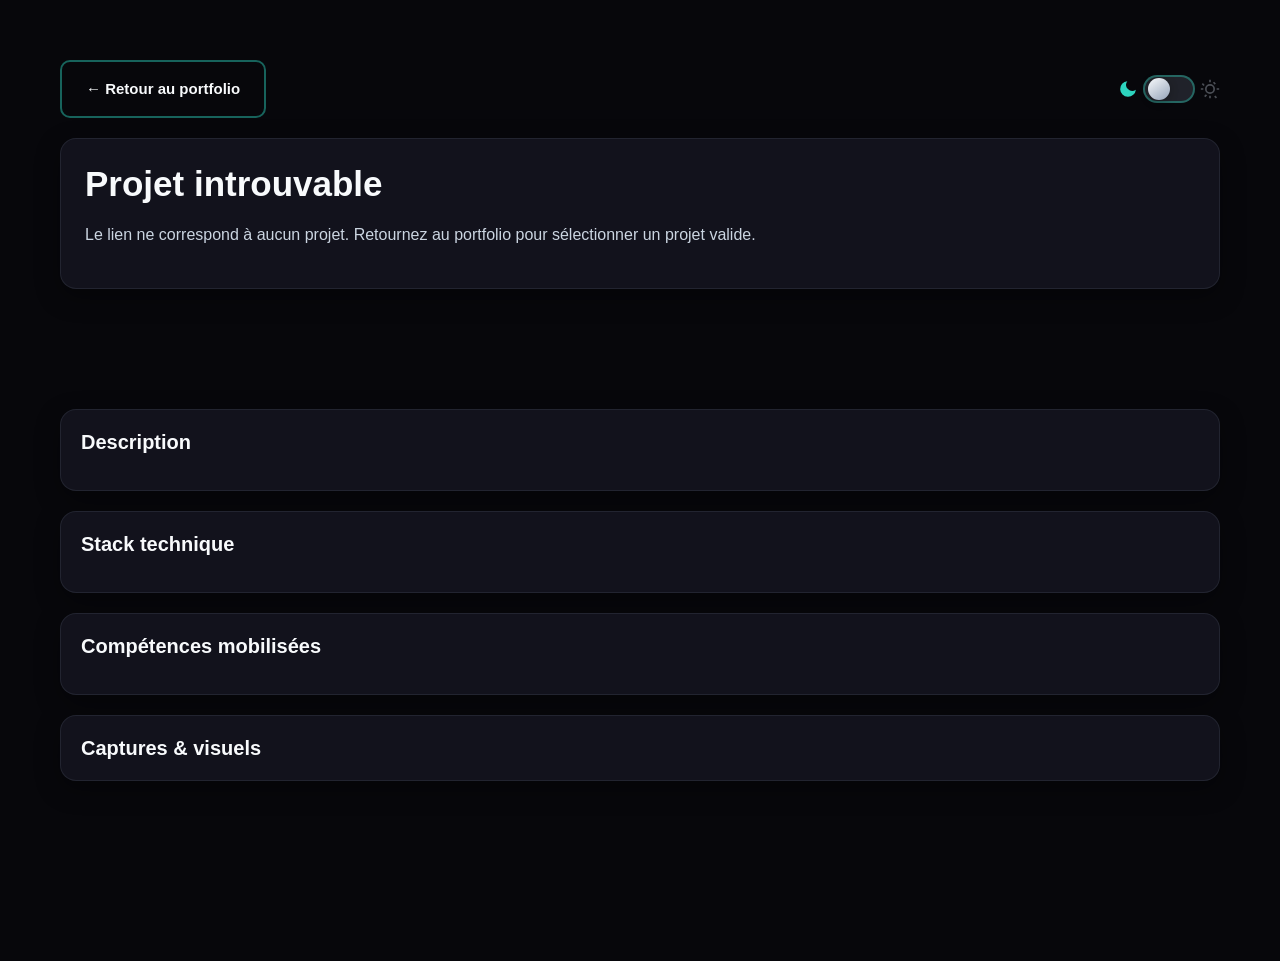
==== commit c49bfc1d: "Corrige le défilement excessif sous le footer (modales vs transform portfolio) - Exclut #portfolio d" ====
--- a/project.html
+++ b/project.html
@@ -3,8 +3,28 @@
 <head>
   <meta charset="UTF-8">
   <meta name="viewport" content="width=device-width, initial-scale=1.0">
+  <script>
+    (function () {
+      try {
+        if (localStorage.getItem("portfolio-theme") === "light") {
+          document.documentElement.setAttribute("data-theme", "light");
+        }
+      } catch (e) {}
+    })();
+  </script>
   <title>Détail projet | Auréol Mihinhayi</title>
   <link rel="stylesheet" href="./css/global.css">
+  <script src="./js/global.js" defer></script>
+  <script>
+    (function () {
+      try {
+        var id = new URLSearchParams(window.location.search).get("id");
+        if (id === "ecommerce-dashboard") {
+          document.documentElement.classList.add("is-ecommerce-project");
+        }
+      } catch (e) {}
+    })();
+  </script>
   <style>
     .project-page {
       min-height: 100vh;
@@ -16,10 +36,6 @@
     .project-shell {
       max-width: min(1200px, 96vw);
       margin: 0 auto;
-    }
-
-    .project-back {
-      margin-bottom: 2rem;
     }
 
     .project-head {
@@ -93,12 +109,72 @@
       box-shadow: var(--shadow-md);
       background: rgba(15, 23, 42, 0.4);
     }
+
+    .project-docs {
+      margin-top: 1.75rem;
+      padding-top: 1.75rem;
+      border-top: 1px solid var(--border-color);
+    }
+
+    .project-docs h3 {
+      margin: 0 0 1rem;
+      font-size: 1.65rem;
+      color: var(--text-heading);
+    }
+
+    .project-docs__item {
+      margin-bottom: 1.25rem;
+    }
+
+    .project-docs__item:last-child {
+      margin-bottom: 0;
+    }
+
+    .project-docs__item strong {
+      display: block;
+      margin-bottom: 0.6rem;
+      font-size: 1.35rem;
+      color: var(--color-body);
+    }
+
+    .project-docs__actions {
+      display: flex;
+      flex-wrap: wrap;
+      gap: 0.75rem;
+      align-items: center;
+    }
+
+    .project-docs__actions .btn {
+      margin: 0;
+    }
+
+    /* PDF e-commerce : affichage fiable même si le script du bas échoue */
+    .project-docs--static-ecommerce {
+      display: none;
+    }
+
+    html.is-ecommerce-project .project-docs--static-ecommerce {
+      display: block;
+    }
   </style>
 </head>
 <body>
   <main class="project-page">
     <div class="container project-shell">
-      <a class="btn btn--ghost project-back" href="./index.html#portfolio">← Retour au portfolio</a>
+      <div class="project-topbar">
+        <a class="btn btn--ghost project-back" href="./index.html#portfolio">← Retour au portfolio</a>
+        <div class="header__theme">
+          <button type="button" class="theme-switch" data-theme-toggle role="switch" aria-checked="false" aria-label="Passer en mode clair">
+            <svg class="theme-switch__glyph theme-switch__glyph--moon" width="20" height="20" viewBox="0 0 24 24" aria-hidden="true" focusable="false">
+              <path fill="currentColor" d="M21 12.79A9 9 0 1 1 11.21 3 7 7 0 0 0 21 12.79z"/>
+            </svg>
+            <span class="theme-switch__track" aria-hidden="true"><span class="theme-switch__thumb"></span></span>
+            <svg class="theme-switch__glyph theme-switch__glyph--sun" width="20" height="20" viewBox="0 0 24 24" aria-hidden="true" focusable="false">
+              <path fill="currentColor" d="M12 18a6 6 0 1 1 0-12 6 6 0 0 1 0 12zm0-2a4 4 0 1 0 0-8 4 4 0 0 0 0 8zM11 1h2v3h-2V1zm0 19h2v3h-2v-3zM3.51 4.93l2.12 2.12-1.41 1.41L2.1 6.34l1.41-1.41zm14.85 14.85 2.12 2.12-1.41 1.41-2.12-2.12 1.41-1.41zM1 13v-2h3v2H1zm19 0v-2h3v2h-3zM6.34 21.9l-1.41-1.41 2.12-2.12 1.41 1.41-2.12 2.12zm12.73-16.55-1.41 1.41-2.12-2.12 1.41-1.41 2.12 2.12z"/>
+            </svg>
+          </button>
+        </div>
+      </div>
 
       <section class="project-head" id="project-head">
         <p>Chargement du projet...</p>
@@ -108,6 +184,24 @@
         <article class="project-card">
           <h2>Description</h2>
           <p id="project-description"></p>
+          <div class="project-docs project-docs--static-ecommerce" aria-label="Documents PDF — Performance e-commerce">
+            <h3>Documents (PDF)</h3>
+            <div class="project-docs__item">
+              <strong>Rapport d'analyse</strong>
+              <div class="project-docs__actions">
+                <a class="btn btn--primary btn--sm" href="./assets/rapport-analyse.pdf" download>Télécharger</a>
+                <a class="btn btn--ghost btn--sm" href="./assets/rapport-analyse.pdf" target="_blank" rel="noopener noreferrer">Voir</a>
+              </div>
+            </div>
+            <div class="project-docs__item">
+              <strong>Présentation</strong>
+              <div class="project-docs__actions">
+                <a class="btn btn--primary btn--sm" href="./assets/presentation-1.pdf" download>Télécharger</a>
+                <a class="btn btn--ghost btn--sm" href="./assets/presentation-1.pdf" target="_blank" rel="noopener noreferrer">Voir</a>
+              </div>
+            </div>
+          </div>
+          <div class="project-docs" id="project-docs" hidden></div>
         </article>
 
         <article class="project-card">
@@ -249,12 +343,17 @@
 
     const head = document.getElementById("project-head");
     const description = document.getElementById("project-description");
+    const docsEl = document.getElementById("project-docs");
     const tech = document.getElementById("project-tech");
     const skills = document.getElementById("project-skills");
     const gallery = document.getElementById("project-gallery");
 
     if (!project) {
       head.innerHTML = "<h1>Projet introuvable</h1><p>Le lien ne correspond à aucun projet. Retournez au portfolio pour sélectionner un projet valide.</p>";
+      if (docsEl) {
+        docsEl.setAttribute("hidden", "");
+        docsEl.innerHTML = "";
+      }
     } else {
       document.title = project.title + " | Projet";
       head.innerHTML = `
@@ -267,6 +366,30 @@
       `;
       description.textContent = project.description;
 
+      if (project.documents && project.documents.length) {
+        docsEl.removeAttribute("hidden");
+        docsEl.style.display = "block";
+        docsEl.innerHTML =
+          "<h3>Documents (PDF)</h3>" +
+          project.documents
+            .map((doc) => {
+              const href = encodeURI(doc.file);
+              const title = String(doc.title).replace(/</g, "&lt;").replace(/>/g, "&gt;");
+              return `<div class="project-docs__item">
+            <strong>${title}</strong>
+            <div class="project-docs__actions">
+              <a class="btn btn--primary btn--sm" href="${href}" download>Télécharger</a>
+              <a class="btn btn--ghost btn--sm" href="${href}" target="_blank" rel="noopener noreferrer">Voir</a>
+            </div>
+          </div>`;
+            })
+            .join("");
+      } else {
+        docsEl.setAttribute("hidden", "");
+        docsEl.style.display = "";
+        docsEl.innerHTML = "";
+      }
+
       tech.innerHTML = project.tech.map((item) => `<li>${item}</li>`).join("");
       skills.innerHTML = project.skills.map((item) => `<li>${item}</li>`).join("");
       gallery.innerHTML = project.images.map((img, index) =>
--- a/css/global.css
+++ b/css/global.css
@@ -1,5 +1,6 @@
 /* Base & Variables — thème portfolio dark / data */
 :root {
+  color-scheme: dark;
   --color-primary: #2dd4bf;
   --color-primary-dark: #0d9488;
   --color-accent: #818cf8;
@@ -29,6 +30,8 @@
 html {
   font-size: 62.5%;
   scroll-behavior: smooth;
+  margin: 0;
+  padding: 0;
 }
 
 body {
@@ -37,6 +40,7 @@
   line-height: 1.7;
   color: var(--color-body);
   margin: 0;
+  padding-bottom: 0;
   background: var(--background-body);
   background-image:
     radial-gradient(ellipse 120% 80% at 50% -40%, rgba(45, 212, 191, 0.12), transparent 55%),
@@ -376,6 +380,17 @@
 
   section {
     padding: 10rem 0;
+  }
+}
+
+/* Moins d’espace vide entre le formulaire et le footer */
+section#contact {
+  padding-bottom: 3.5rem;
+}
+
+@media screen and (min-width: 750px) {
+  section#contact {
+    padding-bottom: 4.5rem;
   }
 }
 
@@ -1806,11 +1821,16 @@
 .modal__content {
   background-color: var(--background-body);
   color: var(--color-body);
-  min-height: 100vh;
+  min-height: 0;
   padding: 5rem 2rem;
   overflow: auto;
   text-align: left;
   animation: fadeInUp 0.4s ease-out;
+}
+
+.show.modal .modal__content {
+  min-height: 100vh;
+  min-height: 100dvh;
 }
 
 .modal__title {
@@ -2004,7 +2024,8 @@
   color: #fff;
   text-align: center;
   font-size: 1.4rem;
-  padding: 4rem 0;
+  padding: 3rem 0 2rem;
+  margin-bottom: 0;
   position: relative;
   overflow: hidden;
 }
@@ -2092,3 +2113,262 @@
     background-position: calc(200px + 100%) 0;
   }
 }
+
+/* ——— Interrupteur thème (glissière) — défaut = sombre ——— */
+.header__theme {
+  display: flex;
+  align-items: center;
+  flex-shrink: 0;
+  margin-left: 0.75rem;
+}
+
+@media screen and (max-width: 749px) {
+  .header__theme {
+    margin-left: 0.6rem;
+  }
+}
+
+.theme-switch {
+  display: inline-flex;
+  align-items: center;
+  gap: 0.5rem;
+  padding: 0;
+  margin: 0;
+  border: none;
+  background: transparent;
+  cursor: pointer;
+  -webkit-tap-highlight-color: transparent;
+}
+
+.theme-switch:focus-visible {
+  outline: 2px solid var(--color-primary);
+  outline-offset: 4px;
+  border-radius: 999px;
+}
+
+.theme-switch__glyph {
+  flex-shrink: 0;
+  display: block;
+  opacity: 0.45;
+  color: var(--color-body);
+  transition: opacity 0.22s ease, color 0.22s ease, transform 0.22s ease;
+}
+
+.theme-switch[aria-checked="false"] .theme-switch__glyph--moon {
+  opacity: 1;
+  color: var(--color-primary);
+  transform: scale(1.05);
+}
+
+.theme-switch[aria-checked="false"] .theme-switch__glyph--sun {
+  opacity: 0.35;
+}
+
+.theme-switch[aria-checked="true"] .theme-switch__glyph--sun {
+  opacity: 1;
+  color: var(--color-primary);
+  transform: scale(1.05);
+}
+
+.theme-switch[aria-checked="true"] .theme-switch__glyph--moon {
+  opacity: 0.35;
+}
+
+.theme-switch__track {
+  position: relative;
+  width: 5.2rem;
+  height: 2.8rem;
+  border-radius: 999px;
+  background: rgba(148, 163, 184, 0.18);
+  border: 2px solid rgba(45, 212, 191, 0.38);
+  transition: background 0.25s ease, border-color 0.25s ease;
+  flex-shrink: 0;
+}
+
+.theme-switch__thumb {
+  position: absolute;
+  top: 50%;
+  left: 0.3rem;
+  width: 2.2rem;
+  height: 2.2rem;
+  margin-top: -1.1rem;
+  border-radius: 50%;
+  background: linear-gradient(145deg, #f8fafc 0%, #94a3b8 100%);
+  box-shadow: 0 2px 8px rgba(0, 0, 0, 0.28);
+  transition: transform 0.3s cubic-bezier(0.34, 1.56, 0.64, 1), background 0.25s ease, box-shadow 0.25s ease;
+}
+
+.theme-switch[aria-checked="true"] .theme-switch__thumb {
+  transform: translateX(2.4rem);
+  background: linear-gradient(145deg, #fffbeb 0%, #fbbf24 55%, #f59e0b 100%);
+  box-shadow: 0 2px 12px rgba(245, 158, 11, 0.4);
+}
+
+.theme-switch:hover .theme-switch__track {
+  border-color: var(--color-primary);
+}
+
+html[data-theme="light"] .theme-switch__track {
+  background: rgba(15, 23, 42, 0.07);
+  border-color: rgba(13, 148, 136, 0.42);
+}
+
+html[data-theme="light"] .theme-switch[aria-checked="false"] .theme-switch__thumb {
+  background: linear-gradient(145deg, #ffffff 0%, #cbd5e1 100%);
+}
+
+html[data-theme="light"] .theme-switch[aria-checked="true"] .theme-switch__thumb {
+  background: linear-gradient(145deg, #fffbeb 0%, #fcd34d 100%);
+  box-shadow: 0 2px 10px rgba(245, 158, 11, 0.35);
+}
+
+/* Barre haute page projet (retour + thème) */
+.project-topbar {
+  display: flex;
+  align-items: center;
+  justify-content: space-between;
+  flex-wrap: wrap;
+  gap: 1rem;
+  margin-bottom: 2rem;
+}
+
+.project-topbar .project-back {
+  margin-bottom: 0;
+}
+
+html[data-theme="light"] {
+  color-scheme: light;
+  --color-primary: #0d9488;
+  --color-primary-dark: #0f766e;
+  --color-accent: #6366f1;
+  --color-secondary: #64748b;
+  --color-body: #475569;
+  --color-body-light: #64748b;
+  --text-heading: #0f172a;
+  --background-body: #f8fafc;
+  --background-light: #f1f5f9;
+  --background-dark: #e2e8f0;
+  --surface-card: #ffffff;
+  --surface-card-hover: #f1f5f9;
+  --border-color: rgba(15, 23, 42, 0.12);
+  --shadow-sm: 0 1px 2px rgba(15, 23, 42, 0.06);
+  --shadow-md: 0 8px 24px rgba(15, 23, 42, 0.08);
+  --shadow-lg: 0 16px 48px rgba(15, 23, 42, 0.1);
+  --shadow-xl: 0 24px 64px rgba(15, 23, 42, 0.12);
+  --shadow-glow: 0 0 32px rgba(13, 148, 136, 0.22);
+}
+
+html[data-theme="light"] body {
+  background-image:
+    radial-gradient(ellipse 120% 80% at 50% -40%, rgba(13, 148, 136, 0.08), transparent 55%),
+    radial-gradient(ellipse 60% 40% at 100% 0%, rgba(99, 102, 241, 0.06), transparent 50%);
+}
+
+html[data-theme="light"] .header {
+  background: rgba(255, 255, 255, 0.88);
+  border-bottom-color: var(--border-color);
+}
+
+html[data-theme="light"] .header.scrolled {
+  background: rgba(255, 255, 255, 0.95);
+}
+
+html[data-theme="light"] .hero {
+  background: linear-gradient(160deg, #f8fafc 0%, #e2e8f0 45%, #f1f5f9 100%);
+  color: var(--text-heading);
+}
+
+html[data-theme="light"] .hero__photo {
+  opacity: 0.14;
+  filter: saturate(0.95);
+}
+
+html[data-theme="light"] .hero__photo::after {
+  background: linear-gradient(
+    105deg,
+    rgba(248, 250, 252, 0.94) 0%,
+    rgba(241, 245, 249, 0.88) 42%,
+    rgba(248, 250, 252, 0.72) 100%
+  );
+}
+
+html[data-theme="light"] .hero__orb--1 {
+  opacity: 0.22;
+}
+
+html[data-theme="light"] .hero__orb--2 {
+  opacity: 0.2;
+}
+
+html[data-theme="light"] .hero__grid {
+  opacity: 0.45;
+}
+
+html[data-theme="light"] .hero::before {
+  opacity: 0.35;
+}
+
+html[data-theme="light"] .hero::after {
+  opacity: 0.5;
+}
+
+html[data-theme="light"] .hero .title {
+  background: linear-gradient(105deg, #0f172a 0%, #0d9488 42%, #4f46e5 100%);
+  background-size: 200% auto;
+  -webkit-background-clip: text;
+  -webkit-text-fill-color: transparent;
+  background-clip: text;
+}
+
+html[data-theme="light"] .hero .title strong {
+  background: linear-gradient(105deg, #0f172a 0%, #0f766e 40%, #6366f1 100%);
+  background-size: 200% auto;
+  -webkit-background-clip: text;
+  -webkit-text-fill-color: transparent;
+  background-clip: text;
+}
+
+html[data-theme="light"] .hero__item span,
+html[data-theme="light"] .hero__item--main > span {
+  color: #475569;
+}
+
+html[data-theme="light"] .hero__item--main p {
+  color: #334155;
+}
+
+html[data-theme="light"] .hero__item--main p strong {
+  color: #0f172a;
+}
+
+html[data-theme="light"] .modal {
+  background-color: rgba(15, 23, 42, 0.4);
+}
+
+html[data-theme="light"] .cv-strip {
+  background: linear-gradient(100deg, rgba(13, 148, 136, 0.08) 0%, rgba(99, 102, 241, 0.08) 100%);
+}
+
+html[data-theme="light"] footer {
+  background: var(--background-dark);
+  color: var(--text-heading);
+}
+
+html[data-theme="light"] footer p {
+  color: #0f172a;
+}
+
+html[data-theme="light"] footer::before {
+  background: linear-gradient(90deg, transparent, rgba(15, 23, 42, 0.15), transparent);
+}
+
+html[data-theme="light"] footer .socials a {
+  background: rgba(15, 23, 42, 0.06);
+  border-color: var(--border-color);
+  color: #0f172a;
+}
+
+html[data-theme="light"] footer .socials a:hover {
+  color: #fff;
+  border-color: var(--color-primary);
+}
